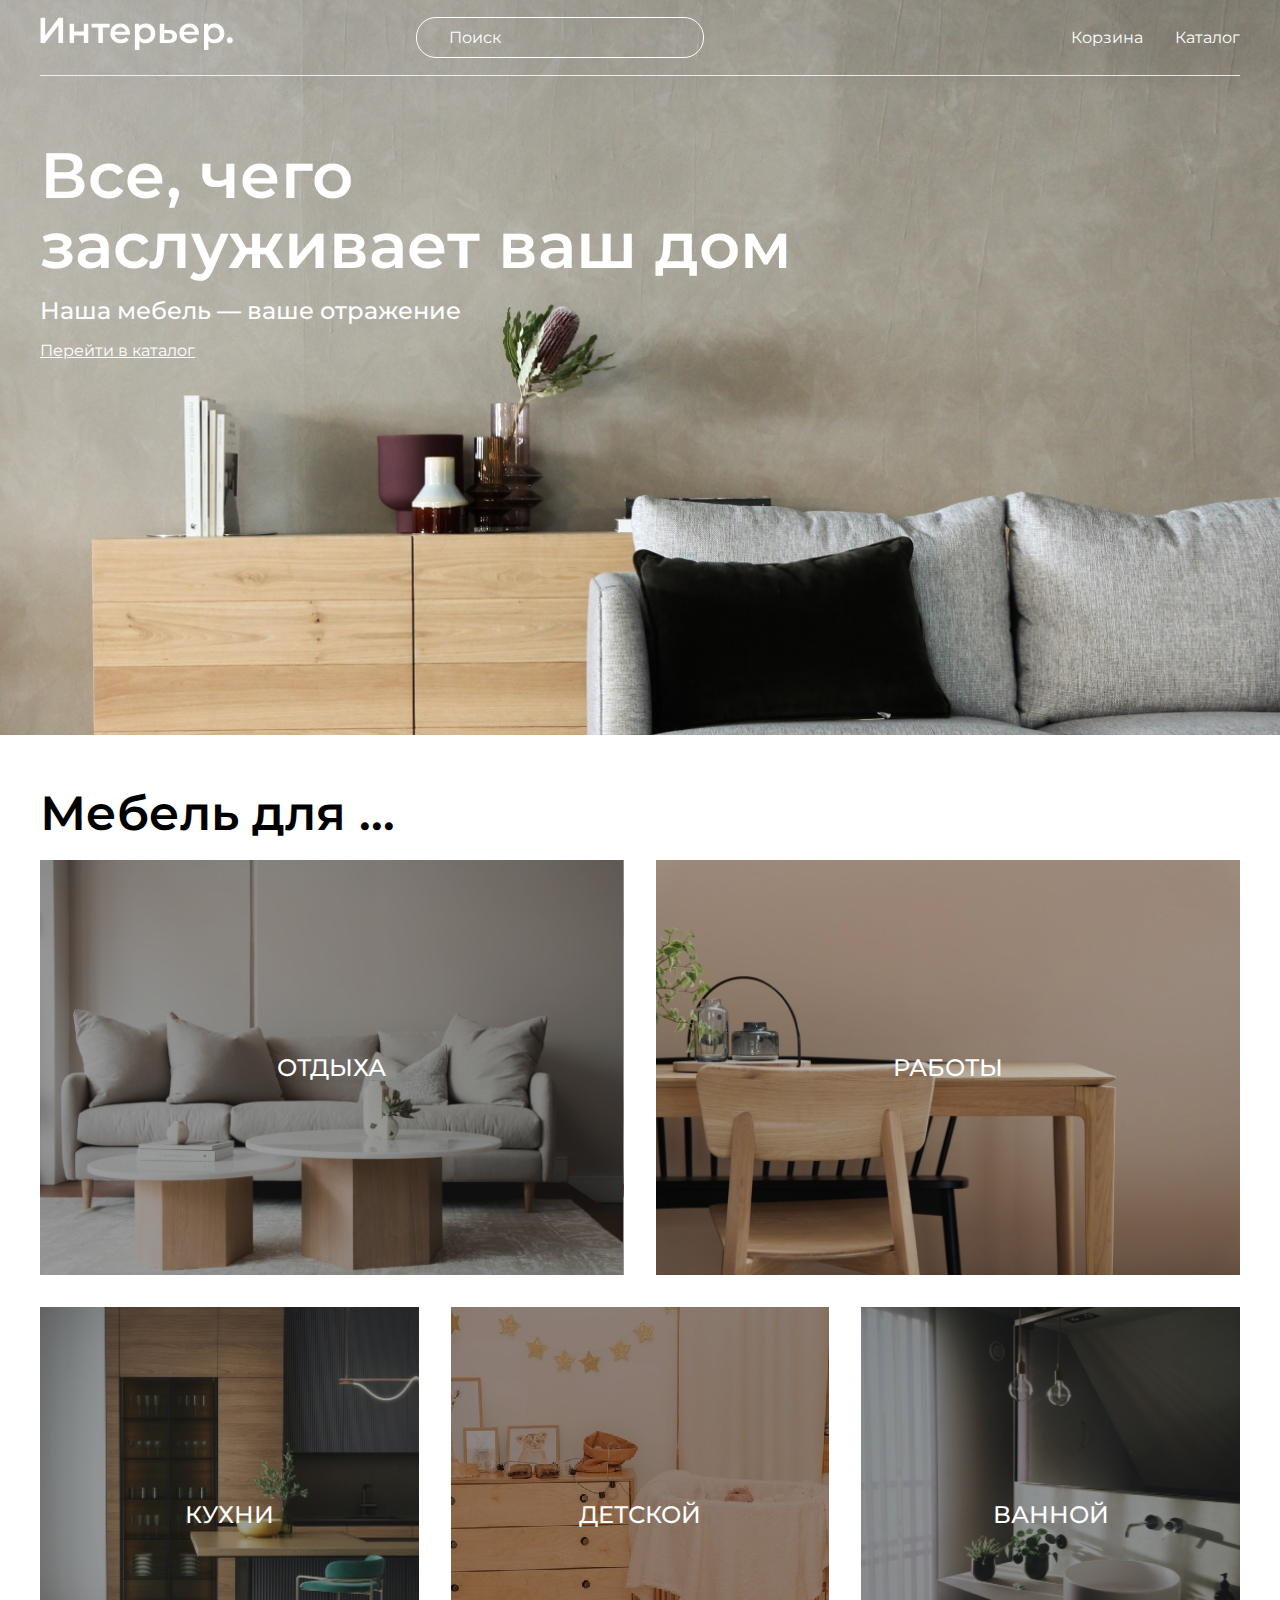
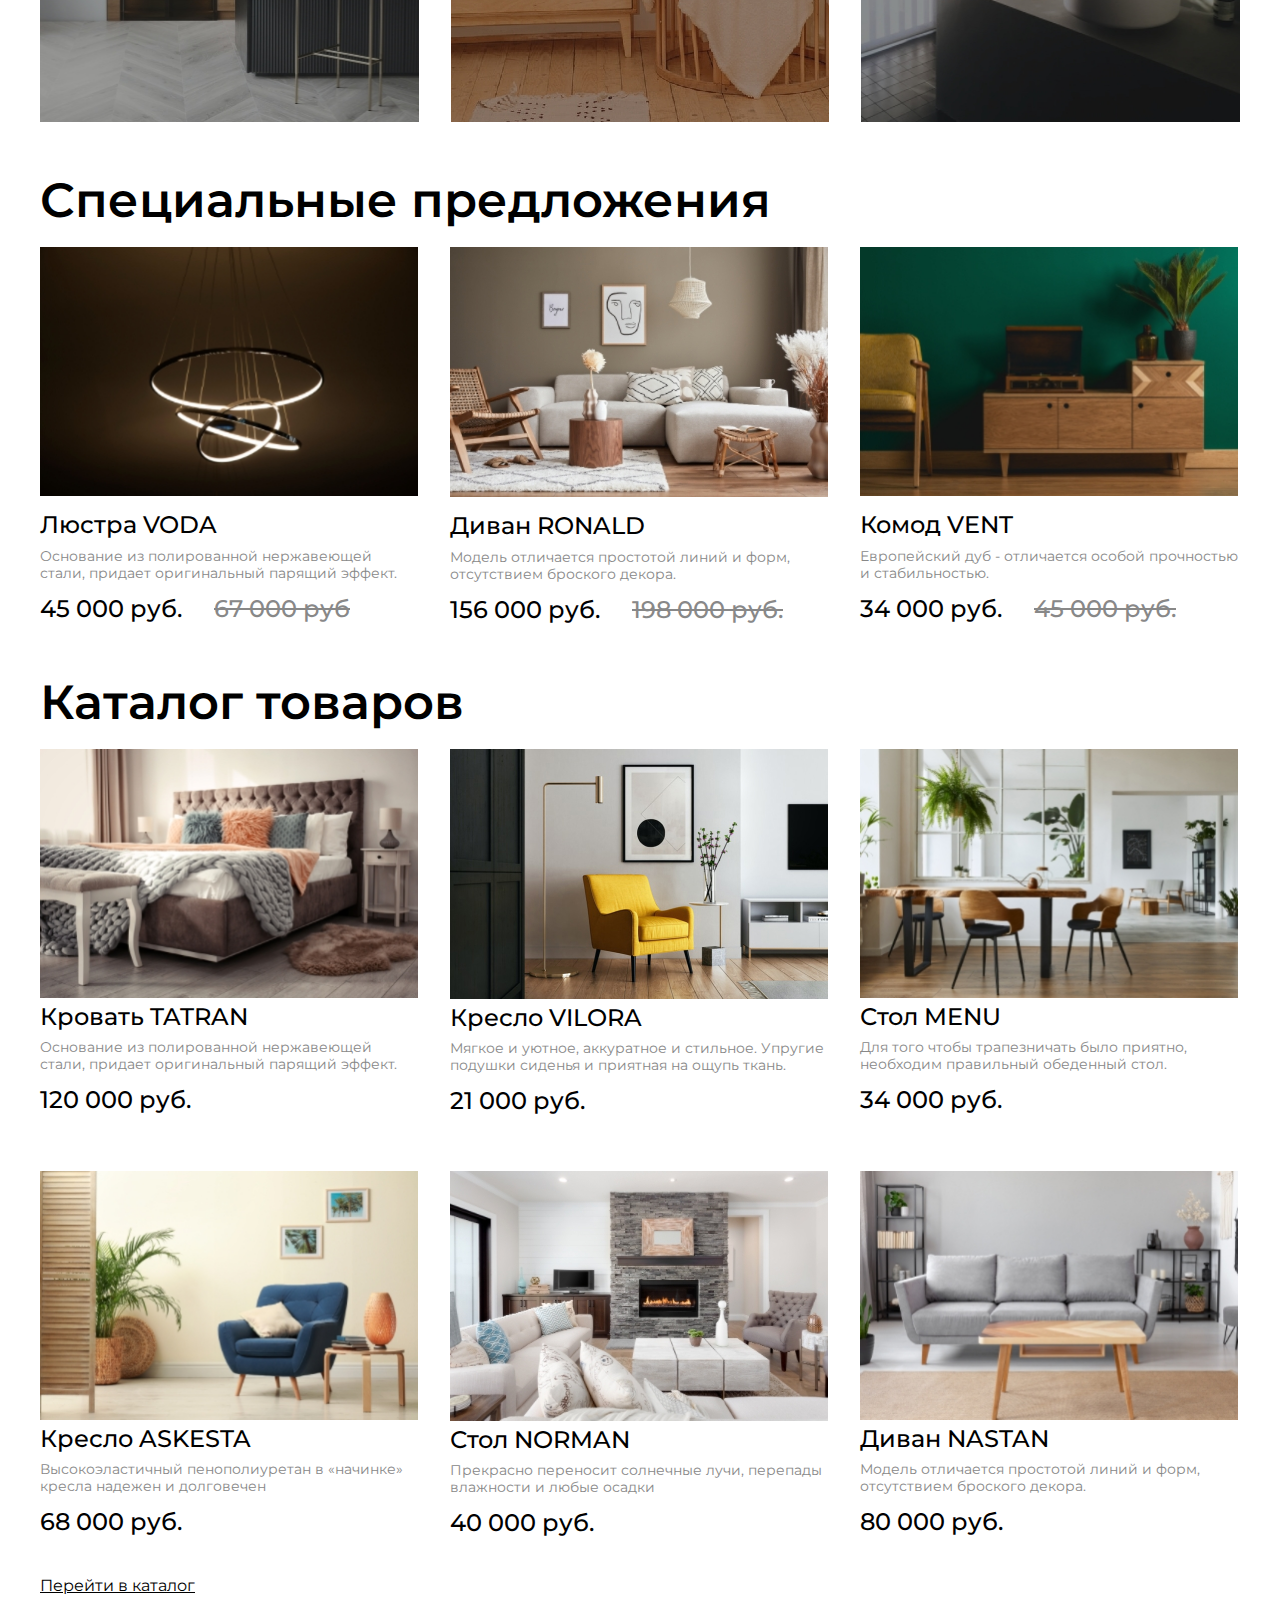
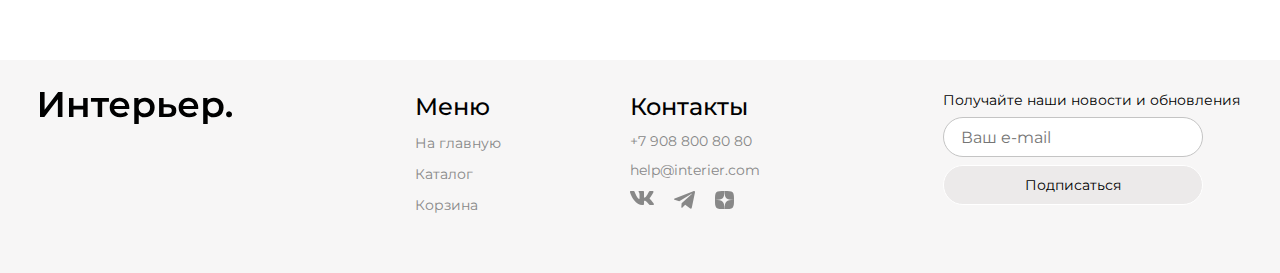
==== index.html @ 9989123e "Add files via upload" ====
<!DOCTYPE html>
<html lang="en">
<head>
    <meta charset="UTF-8">
    <meta name="viewport" content="width=device-width, initial-scale=1.0">
    <title>Document</title>
    <link rel="preconnect" href="https://fonts.googleapis.com">
    <link rel="preconnect" href="https://fonts.gstatic.com" crossorigin>
    <link href="https://fonts.googleapis.com/css2?family=Montserrat:wght@400;500;600&display=swap" rel="stylesheet">
    <link rel="stylesheet" href="Style.css">
</head>
<body>
    <div class="top center">
        <header class="header">
            <nav class="header__navigation">
                <a href="index.html"><img src="img/logo.svg" alt="Логотип компании" class="header__logo"></a>
                <input type="search" placeholder="Поиск" class="header__input"><br>
                <nav class="header__links-box">
                    <a class="header__links" href="cart.html">Корзина</a>
                    <a class="header__links" href="catalog.html">Каталог</a>
                    <div class="header__window">
                        <div class="headear__box">
                            <article class="header__cart-cards1">
                                <div class="header__cart-left">
                                    <img class="header__cart-img" src="img/MENU.jpeg" alt="img">
                                    <div class="header__cart-info">
                                        <h3 class="header__cart-name">Стол MENU</h3> 
                                        <p class="header__cart-price">34 000 руб.</p>
                                        <nav class="header__cart-links-box">
                                            <a class="header__cart-links" href="#">Избранные</a>
                                            <a class="header__cart-links" href="#">Удалить</a>
                                        </nav>
                                    </div>
                                    <input class="header__cart-input1" type="number" value="1" min="1">
                                </div>
                            </article>
                            <article class="header__cart-cards">
                                <div class="header__cart-left">
                                    <img class="header__cart-img" src="img/NASTAN.jpeg" alt="img">
                                    <div class="header__cart-info">
                                        <h3 class="header__cart-name">Диван NASTAN</h3>
                                        <p class="header__cart-price">80 000 руб.</p>
                                        <nav class="header__cart-links-box">
                                            <a class="header__cart-links" href="#">Избранные</a>
                                            <a class="header__cart-links" href="#">Удалить</a>
                                        </nav>
                                    </div>
                                    <input class="header__cart-input" type="number" value="1" min="1">
                                </div>
                            </article>
                            <div class="header__confirm">
                                <P class="header__cart-check">Итого: <p class="header__cart-prices"> 114 000 руб.</p></P>
                                <button class="header__btn">Оформить заказ</button>
                            </div>
                        </div>
                    </div>
                </nav>
            </nav>
            <div class="header-mob">
                <a href="#"><svg width="15.387207" height="15.387329" viewBox="0 0 15.3872 15.3873" fill="none" xmlns="http://www.w3.org/2000/svg" xmlns:xlink="http://www.w3.org/1999/xlink">
                    <desc>
                            Created with Pixso.
                    </desc>
                    <defs/>
                    <path id="Vector" d="M11.17 10.18C12.16 8.9 13.32 7.79 13.17 6.18C13.02 4.58 12.38 3.26 11.17 2.19C9.97 1.13 7.79 0.15 6.18 0.2C4.57 0.25 3.33 1.05 2.19 2.19C1.05 3.33 0.25 4.57 0.2 6.18C0.15 7.8 1.13 9.96 2.19 11.17C3.26 12.38 4.58 13.02 6.18 13.17C7.79 13.32 8.9 12.16 10.18 11.17L14.17 15.16C14.27 15.16 15.07 15.2 15.16 15.16C15.2 15.07 15.16 14.27 15.16 14.17L11.17 10.18ZM10.18 3.19C10.62 3.63 10.93 4.61 11.17 5.19C11.42 5.76 11.17 5.56 11.17 6.18C11.18 6.81 11.41 7.6 11.17 8.18C10.93 8.76 10.62 9.73 10.18 10.18C9.73 10.62 8.76 10.93 8.18 11.17C7.6 11.41 6.81 11.18 6.18 11.17C5.56 11.17 5.76 11.42 5.19 11.17C4.61 10.93 3.63 10.62 3.19 10.18C2.31 9.28 2.19 7.44 2.19 6.18C2.2 4.93 2.3 4.08 3.19 3.19C4.08 2.3 4.93 2.2 6.18 2.19C7.44 2.19 9.28 2.31 10.18 3.19Z" fill="#FFFFFF" fill-opacity="1.000000" fill-rule="evenodd"/>
                    <path id="Vector" d="M13.38 6.45Q13.38 6.31 13.37 6.17Q13.25 4.91 12.75 3.9Q12.71 3.83 12.68 3.77Q12.18 2.81 11.31 2.04Q10.84 1.63 10.21 1.25Q9.59 0.88 8.91 0.59Q8.19 0.3 7.52 0.14Q6.79 -0.02 6.18 0Q5.76 0.01 5.35 0.09Q4.61 0.24 3.92 0.61Q3 1.1 2.05 2.05Q1.1 3 0.61 3.92Q0.25 4.59 0.1 5.31Q0.01 5.74 0 6.18Q-0.02 6.79 0.14 7.52Q0.3 8.19 0.59 8.91Q0.88 9.59 1.25 10.21Q1.63 10.84 2.04 11.31Q2.82 12.18 3.78 12.69Q3.84 12.72 3.9 12.75Q4.91 13.25 6.17 13.37Q6.31 13.38 6.45 13.38Q7.28 13.38 8.11 12.94Q8.5 12.74 8.95 12.4Q9.22 12.2 9.75 11.77Q9.99 11.57 10.16 11.44L14.08 15.36L14.17 15.36Q14.19 15.36 14.32 15.37Q14.65 15.38 14.82 15.38Q15.15 15.39 15.24 15.35L15.32 15.32L15.35 15.24Q15.39 15.15 15.38 14.82Q15.38 14.65 15.37 14.32Q15.36 14.19 15.36 14.17L15.36 14.08L11.44 10.16Q11.57 9.99 11.78 9.74Q12.21 9.21 12.41 8.94Q12.74 8.49 12.94 8.11Q13.38 7.28 13.38 6.45ZM11.17 10.18C11.32 9.98 11.47 9.8 11.62 9.61C12.48 8.56 13.3 7.55 13.17 6.18C13.02 4.58 12.38 3.26 11.17 2.19C9.97 1.13 7.79 0.15 6.18 0.2C4.57 0.25 3.33 1.05 2.19 2.19C1.05 3.33 0.25 4.57 0.2 6.18C0.15 7.8 1.13 9.96 2.19 11.17C3.26 12.38 4.58 13.02 6.18 13.17C7.55 13.3 8.56 12.48 9.62 11.62C9.8 11.47 9.99 11.32 10.18 11.17L14.17 15.16C14.19 15.16 14.25 15.17 14.32 15.17L14.33 15.17C14.59 15.18 15.09 15.2 15.16 15.16C15.2 15.09 15.18 14.59 15.17 14.33C15.17 14.25 15.16 14.19 15.16 14.17L11.17 10.18ZM10.18 3.19C10.62 3.63 10.93 4.61 11.17 5.19C11.32 5.52 11.29 5.59 11.25 5.72C11.21 5.81 11.17 5.92 11.17 6.18C11.17 6.39 11.2 6.61 11.23 6.83C11.28 7.3 11.33 7.79 11.17 8.18C10.93 8.76 10.62 9.73 10.18 10.18C9.73 10.62 8.76 10.93 8.18 11.17C7.79 11.34 7.3 11.28 6.83 11.23C6.61 11.2 6.39 11.17 6.18 11.17C5.92 11.17 5.81 11.21 5.72 11.25C5.59 11.29 5.52 11.32 5.19 11.17C4.61 10.93 3.63 10.62 3.19 10.18C2.31 9.28 2.19 7.44 2.19 6.18C2.2 4.93 2.3 4.08 3.19 3.19C4.08 2.3 4.93 2.2 6.18 2.19C7.44 2.19 9.28 2.31 10.18 3.19ZM10.83 4.86Q10.94 5.14 10.99 5.26Q11.07 5.47 11.08 5.55Q11.08 5.58 11.06 5.65Q11.02 5.76 11 5.85Q10.97 5.99 10.97 6.18Q10.97 6.4 11.03 6.85Q11.08 7.32 11.08 7.53Q11.08 7.88 10.99 8.1Q10.94 8.21 10.85 8.46Q10.62 9.06 10.48 9.34Q10.25 9.82 10.03 10.03Q9.82 10.25 9.35 10.48Q9.06 10.62 8.46 10.85Q8.21 10.94 8.1 10.99Q7.88 11.08 7.53 11.08Q7.32 11.08 6.85 11.03Q6.4 10.97 6.18 10.97Q5.99 10.97 5.85 11Q5.76 11.02 5.65 11.06Q5.58 11.08 5.55 11.08Q5.47 11.07 5.26 10.99Q5.14 10.94 4.85 10.83Q4.27 10.6 3.99 10.47Q3.54 10.24 3.33 10.04Q2.38 9.07 2.39 6.18Q2.39 5.67 2.43 5.33Q2.46 4.92 2.55 4.6Q2.64 4.29 2.8 4.02Q2.81 3.99 2.83 3.96Q3.03 3.64 3.33 3.33Q3.64 3.03 3.96 2.83Q3.99 2.82 4.02 2.8Q4.29 2.64 4.6 2.55Q4.92 2.46 5.33 2.43Q5.67 2.39 6.18 2.39Q9.07 2.38 10.04 3.33Q10.24 3.54 10.47 4Q10.6 4.27 10.83 4.86Z" fill="#FFFFFF" fill-opacity="1.000000" fill-rule="evenodd"/>
                </svg>
                </a>
                <a href="catalog.html"><svg width="19.000000" height="19.000000" viewBox="0 0 19 19" fill="none" xmlns="http://www.w3.org/2000/svg" xmlns:xlink="http://www.w3.org/1999/xlink">
                    <desc>
                            Created with Pixso.
                    </desc>
                    <defs/>
                    <rect id="Rectangle 46" width="5.000000" height="5.000000" fill="#FFFFFF" fill-opacity="1.000000"/>
                    <rect id="Rectangle 41" y="7.000000" width="5.000000" height="5.000000" fill="#FFFFFF" fill-opacity="1.000000"/>
                    <rect id="Rectangle 47" y="14.000000" width="5.000000" height="5.000000" fill="#FFFFFF" fill-opacity="1.000000"/>
                    <rect id="Rectangle 48" x="7.000000" y="7.000000" width="5.000000" height="5.000000" fill="#FFFFFF" fill-opacity="1.000000"/>
                    <rect id="Rectangle 45" x="7.000000" y="14.000000" width="5.000000" height="5.000000" fill="#FFFFFF" fill-opacity="1.000000"/>
                    <rect id="Rectangle 49" x="7.000000" width="5.000000" height="5.000000" fill="#FFFFFF" fill-opacity="1.000000"/>
                    <rect id="Rectangle 42" x="14.000000" y="7.000000" width="5.000000" height="5.000000" fill="#FFFFFF" fill-opacity="1.000000"/>
                    <rect id="Rectangle 44" x="14.000000" y="14.000000" width="5.000000" height="5.000000" fill="#FFFFFF" fill-opacity="1.000000"/>
                    <rect id="Rectangle 43" x="14.000000" width="5.000000" height="5.000000" fill="#FFFFFF" fill-opacity="1.000000"/>
                </svg>
                
                </a>
                <a href="cart.html"><svg width="19.000000" height="17.000000" viewBox="0 0 19 17" fill="none" xmlns="http://www.w3.org/2000/svg" xmlns:xlink="http://www.w3.org/1999/xlink">
                    <desc>
                            Created with Pixso.
                    </desc>
                    <defs/>
                    <path id="Vector" d="M11.97 17C12.53 17 12.57 16.4 12.96 16C13.36 15.6 13.95 15.57 13.95 15C13.95 14.44 13.36 13.41 12.96 13.01C12.57 12.62 12.53 13.01 11.97 13.01C11.41 13.01 10.38 12.62 9.99 13.01C9.59 13.41 9.99 14.44 9.99 15C9.99 15.57 9.59 15.6 9.99 16C10.38 16.4 11.41 17 11.97 17ZM4.03 17C4.59 17 5.62 16.4 6.02 16C6.41 15.6 6.02 15.57 6.02 15C6.02 14.44 6.41 13.41 6.02 13.01C5.62 12.62 4.59 13.01 4.03 13.01C3.48 13.01 3.44 12.62 3.04 13.01C2.65 13.41 2.05 14.44 2.05 15C2.05 15.57 2.65 15.6 3.04 16C3.44 16.4 3.48 17 4.03 17ZM17.92 2.07C18.18 2.06 18.73 2.26 18.91 2.07C19.1 1.88 18.91 1.34 18.91 1.07C18.91 0.81 19.1 0.27 18.91 0.08C18.73 -0.11 18.18 0.09 17.92 0.08L16.93 0.08C15.98 0.08 15.15 1.14 14.95 2.07L12.96 8.04C12.76 8.97 12.92 9.03 11.97 9.03L4.03 9.03L2.05 3.06L11.97 3.06C12.23 3.05 12.78 3.25 12.96 3.06C13.14 2.87 12.96 2.33 12.96 2.07C12.96 1.81 13.14 1.26 12.96 1.07C12.78 0.88 12.23 1.08 11.97 1.07L2.05 1.07C1.74 1.07 1.33 0.94 1.06 1.07C0.78 1.21 0.26 1.82 0.07 2.07C-0.12 2.31 0.13 2.76 0.07 3.06C0 3.37 -0.01 3.76 0.07 4.06L2.05 10.03C2.16 10.47 1.7 10.75 2.05 11.02C2.4 11.3 3.58 11.02 4.03 11.02L11.97 11.02C12.89 11.02 13.24 10.61 13.95 10.03C14.67 9.45 14.75 8.94 14.95 8.04L16.93 2.07L17.92 2.07Z" fill="#FFFFFF" fill-opacity="1.000000" fill-rule="nonzero"/>
                </svg>
                </a>
            </div>
        </header>
        <section class="title">
            <h1 class="title__title" >Все, чего<br> заслуживает ваш дом</h1>
            <p class="title__slogan">Наша мебель — ваше отражение</p>
            <a class="title__link" href="catalog.html">Перейти в каталог</a>
        </section>
    </div>
    <section class="for-box center">
        <h2 class="heading">Мебель для ... </h2>
        <div class="for">
            <div class="for__item for__item_1 for__item_big">ОТДЫХА</div>
            <div class="for__item for__item_2 for__item_big">РАБОТЫ</div>
            <div class="for__item for__item_3">КУХНИ</div>
            <div class="for__item for__item_4">ДЕТСКОЙ</div>
            <div class="for__item for__item_5">ВАННОЙ</div>
        </div>
    </section>
    <section class="special center">
        <h2 class="special__text">Специальные предложения </h2>
        <section class="special__products">
            <article class="special__cards">
                    <div class="special__imgs">
                        <img class="special__img" src="img/VODA.jpeg" alt="img">
                        <div class="special__icons-box">
                            <img class="special__icons" src="img/cart.svg" alt="svg">
                            <img class="special__icons" src="img/favorite.svg" alt="svg">
                        </div>
                    </div>
                <h3 class="special__product">Люстра VODA</h3>
                <p class="special__description">Основание из полированной нержавеющей стали, придает оригинальный парящий эффект.</p>
                <div class="special__prices">
                    <p class="special__lowprice">45 000 руб.</p>
                    <p class="special__highprice">67 000 руб</p>
                </div>
            </article>
            <article class="special__cards">
                <div class="special__imgs">
                    <img class="special__img" src="img/RONALD.jpeg" alt="img">
                    <div class="special__icons-box">
                        <img class="special__icons" src="img/cart.svg" alt="svg">
                        <img class="special__icons" src="img/favorite.svg" alt="svg">
                    </div>
                </div>
                <h3 class="special__product">Диван RONALD</h3>
                <p class="special__description">Модель отличается простотой линий и форм, отсутствием броского декора.</p>
                <div class="special__prices">
                    <p class="special__lowprice">156 000 руб.</p>
                    <p class="special__highprice">198 000 руб.</p>
                </div>
            </article>
            <article class="special__cards">
                <div class="special__imgs">
                    <img class="special__img" src="img/VENT.jpeg" alt="img">
                    <div class="special__icons-box">
                        <img class="special__icons" src="img/cart.svg" alt="svg">
                        <img class="special__icons" src="img/favorite.svg" alt="svg">
                    </div>
                </div>
                <h3 class="special__product">Комод VENT</h3>
                <p class="special__description">Европейский дуб - отличается особой прочностью и стабильностью.</p>
                <div class="special__prices">
                    <p class="special__lowprice">34 000 руб.</p>
                    <p class="special__highprice">45 000 руб.</p>
                </div>
            </article>
        </section>
    </section>
    <section class="products center">
        <h2 class="products__text">Каталог товаров</h2>
        <section class="products__box">
            <article class="products__cards">
                <div class="products__img">
                    <img class="products__images" src="img/TATRAN.jpeg" alt="img">
                    <div class="products__icons-box">
                        <img class="products__icons" src="img/cart.svg" alt="svg">
                        <img class="products__icons" src="img/favorite.svg" alt="svg">
                    </div>
                </div>
                <h3 class="products__name">Кровать TATRAN</h3>
                <p class="products__description">Основание из полированной нержавеющей стали, придает оригинальный парящий эффект.</p>
                <p class="products__price">120 000 руб.</p>
            </article>
            <article class="products__cards">
                <div class="products__img">
                    <img class="products__images" src="img/product1.jpg" alt="img">
                    <div class="products__icons-box">
                        <img class="products__icons" src="img/cart.svg" alt="svg">
                        <img class="products__icons" src="img/favorite.svg" alt="svg">
                    </div>
                </div>
                <h3 class="products__name">Кресло VILORA</h3>
                <p class="products__description">Мягкое и уютное, аккуратное и стильное. Упругие подушки сиденья и приятная на ощупь ткань. </p>
                <p class="products__price">21 000 руб.</p>
            </article>
            <article class="products__cards">
                <div class="products__img">
                    <img class="products__images" src="img/MENU.jpeg" alt="img">
                    <div class="products__icons-box">
                        <img class="products__icons" src="img/cart.svg" alt="svg">
                        <img class="products__icons" src="img/favorite.svg" alt="svg">
                    </div>
                </div>
                <h3 class="products__name">Стол MENU</h3>
                <p class="products__description">Для того чтобы трапезничать было приятно, необходим правильный обеденный стол.</p>
                <p class="products__price">34 000 руб.</p>
            </article>
            <article class="products__cards">
                <div class="products__img">
                    <img class="products__images" src="img/ASKESTA.jpeg" alt="img">
                    <div class="products__icons-box">
                        <img class="products__icons" src="img/cart.svg" alt="svg">
                        <img class="products__icons" src="img/favorite.svg" alt="svg">
                    </div>
                </div>
                <h3 class="products__name">Кресло ASKESTA</h3>
                <p class="products__description">Высокоэластичный пенополиуретан в «начинке» кресла надежен и долговечен</p>
                <p class="products__price">68 000 руб.</p>
            </article>
            <article class="products__cards">
                <div class="products__img">
                    <img class="products__images" src="img/NORMAN.jpeg" alt="img">
                    <div class="products__icons-box">
                        <img class="products__icons" src="img/cart.svg" alt="svg">
                        <img class="products__icons" src="img/favorite.svg" alt="svg">
                    </div>
                </div>
                <h3 class="products__name">Стол NORMAN</h3>
                <p class="products__description">Прекрасно переносит солнечные лучи, перепады влажности и любые осадки</p>
                <p class="products__price">40 000 руб.</p>
            </article>
            <article class="products__cards">
                <div class="products__img">
                    <img class="products__images" src="img/NASTAN.jpeg" alt="img">
                    <div class="products__icons-box">
                        <img class="products__icons" src="img/cart.svg" alt="svg">
                        <img class="products__icons" src="img/favorite.svg" alt="svg">
                    </div>
                </div>
                <h3 class="products__name">Диван NASTAN</h3>
                <p class="products__description">Модель отличается простотой линий и форм, отсутствием броского декора. </p>
                <p class="products__price">80 000 руб.</p>
            </article> 
        </section>  
    </section>
    <a class="catalog center" href="catalog.html">Перейти в каталог</a>
    <footer class="footer center">
        <a href="index.html"><img src="img/FOOTERLOGO.svg" alt="svg" class="footer__logo"></a>
        <div class="footer__content"><div class="footer__menu">
            <nav>
                <h4 class="footer__title">Меню</h4>
            <ul class="footer__list">
                <li><a class="footer__links" href="index.html">На главную</a></li>
                <li><a class="footer__links" href="catalog.html">Каталог</a></li>
                <li><a class="footer__links" href="cart.html">Корзина</a></li>
            </ul>
            </nav>
        </div>
        <div class="footer__info">        
            <nav class="footer__2list">
                <h4 class="footer__contacts">Контакты</h4>
            <a class="footer__links" href="tel:+79088008080">+7 908 800 80 80</a>
            <a class="footer__links" href="mailto:help@interier.com">help@interier.com</a>
            <nav class="footer__icons">
                <a class="footer__links" href="https://vk.com/"><svg class="footer__icon" width="24.000504"
                        height="14.000000" viewBox="0 0 24.0005 14" fill="none"
                        xmlns="http://www.w3.org/2000/svg" xmlns:xlink="http://www.w3.org/1999/xlink">
                        <desc>
                            Created with Pixso.
                        </desc>
                        <defs />
                        <path id="Vector"
                            d="M23.45 0.94C23.61 0.4 23.45 0 22.65 0L20.03 0C19.36 0 19.05 0.34 18.88 0.72C18.88 0.72 17.55 3.92 15.66 6C15.04 6.6 14.77 6.79 14.43 6.79C14.27 6.79 14.01 6.6 14.01 6.05L14.01 0.94C14.01 0.29 13.83 0 13.27 0L9.15 0C8.73 0 8.48 0.3 8.48 0.59C8.48 1.21 9.42 1.35 9.52 3.1L9.52 6.9C9.52 7.73 9.37 7.88 9.03 7.88C8.14 7.88 5.98 4.67 4.69 1C4.44 0.28 4.19 0 3.52 0L0.9 0C0.15 0 0 0.34 0 0.72C0 1.41 0.88 4.8 4.14 9.28C6.31 12.34 9.37 14 12.15 14C13.82 14 14.02 13.63 14.02 12.99L14.02 10.68C14.02 9.94 14.18 9.8 14.71 9.8C15.1 9.8 15.77 9.99 17.33 11.46C19.11 13.21 19.4 14 20.4 14L23.03 14C23.78 14 24.15 13.63 23.94 12.9C23.7 12.18 22.85 11.12 21.72 9.88C21.11 9.17 20.19 8.4 19.91 8.02C19.52 7.53 19.63 7.31 19.91 6.87C19.91 6.87 23.11 2.45 23.44 0.94L23.45 0.94Z"
                            fill="currentcolor" fill-opacity="1.000000" fill-rule="evenodd" />
                    </svg>
                </a>
                <a class="footer__links" href="https://web.telegram.org/k/"><svg class="footer__icon"
                        width="21.000000" height="17.675659" viewBox="0 0 21 17.6757" fill="none"
                        xmlns="http://www.w3.org/2000/svg" xmlns:xlink="http://www.w3.org/1999/xlink">
                        <desc>
                            Created with Pixso.
                        </desc>
                        <defs />
                        <path id="Vector"
                            d="M19.29 0.2L0.69 7.41C-0.06 7.74 -0.32 8.42 0.5 8.78L5.28 10.31L16.82 3.14C17.45 2.69 18.09 2.81 17.54 3.3L7.63 12.32L7.31 16.14C7.6 16.73 8.13 16.73 8.47 16.44L11.21 13.83L15.91 17.37C17 18.02 17.59 17.6 17.83 16.41L20.91 1.74C21.23 0.28 20.68 -0.37 19.29 0.2Z"
                            fill="#888888" fill-opacity="1.000000" fill-rule="nonzero" />
                    </svg>
                </a>
                <a class="footer__links" href="https://dzen.ru/"><svg class="footer__icon" width="19.000000"
                        height="18.000000" viewBox="0 0 19 18" fill="none" xmlns="http://www.w3.org/2000/svg"
                        xmlns:xlink="http://www.w3.org/1999/xlink">
                        <desc>
                            Created with Pixso.
                        </desc>
                        <defs />
                        <path id="Vector"
                            d="M11.33 10.73C9.83 12.19 9.73 14.01 9.6 18C13.52 18 16.23 17.98 17.62 16.7C18.98 15.37 19 12.68 19 9.09C14.79 9.22 12.87 9.32 11.33 10.73ZM0 9.09C0 12.68 0.01 15.37 1.37 16.7C2.76 17.98 5.47 18 9.39 18C9.26 14.01 9.16 12.19 7.66 10.73C6.12 9.32 4.2 9.21 0 9.09ZM9.39 0C5.48 0 2.76 0.01 1.37 1.29C0.01 2.62 0 5.31 0 8.9C4.2 8.77 6.12 8.67 7.66 7.26C9.16 5.8 9.26 3.98 9.39 0ZM11.33 7.26C9.83 5.8 9.73 3.98 9.6 0C13.52 0 16.23 0.01 17.62 1.29C18.98 2.62 19 5.31 19 8.9C14.79 8.77 12.87 8.67 11.33 7.26Z"
                            fill="#888888" fill-opacity="1.000000" fill-rule="nonzero" />
                    </svg>
                </a>
            </nav>
            </nav>
        </div></div>        
        <form action="#" class="footer__form">
            <p class="footer__sub">Получайте наши новости и обновления</p>
            <input class="footer__input" type="email" placeholder="Ваш e-mail">
            <button class="footer__button">Подписаться</button>
        </form>
    </footer> 
</body>
</html>
---- Style.css ----
* {
  margin: 0;
  padding: 0;
  box-sizing: border-box;
}

a {
  text-decoration: none;
}

body {
  font-family: "Montserrat", serif;
  height: 100vh;
  font-size: 16px;
}

ul {
  list-style-type: none;
}

select {
  -webkit-appearance: none;
  -moz-appearance: none;
       appearance: none;
  height: 40px;
  box-sizing: border-box;
  border: 1px solid rgb(196, 196, 196);
  border-radius: 20px;
  padding-left: 23px;
  padding-right: 42px;
  font-family: inherit;
  font-size: 16px;
  font-weight: 500;
  line-height: 20px;
  width: 182px;
  background-image: url(img/arrow.svg);
  background-repeat: no-repeat;
  background-position: right 16px center;
}

.products__filter-button {
  -webkit-appearance: none;
  -moz-appearance: none;
       appearance: none;
  height: 40px;
  box-sizing: border-box;
  border: 1px solid rgb(196, 196, 196);
  border-radius: 20px;
  padding-left: 23px;
  padding-right: 42px;
  font-family: inherit;
  font-size: 16px;
  font-weight: 500;
  line-height: 20px;
  width: 182px;
  background-image: url(img/arrow.svg);
  background-repeat: no-repeat;
  background-position: right 16px center;
}

.center {
  padding-left: calc(50% - 600px);
  padding-right: calc(50% - 600px);
}

.top {
  background: url(), rgb(196, 196, 196);
  background-image: url(img/header.jpeg);
  background-repeat: no-repeat;
  background-position: center;
  background-size: cover;
  height: 735px;
}
.top-catalog, .top-cart {
  background: url(), rgb(196, 196, 196);
  background-image: url(img/Catalog.jpeg);
  background-repeat: no-repeat;
  background-position: center;
  background-size: cover;
  height: 424px;
}
.top-cart {
  background-image: url(img/cart-background.jpeg);
}

header {
  height: 76px;
}

.header {
  display: grid;
  align-items: center;
  border-bottom: 0.5px solid rgba(255, 255, 255, 0.8);
}
.header__navigation {
  display: flex;
  justify-content: space-between;
  flex-wrap: wrap;
}
.header__logo {
  font-family: "Montserrat", serif;
  font-size: 36px;
  font-weight: 600;
  line-height: 44px;
  color: rgb(255, 255, 255);
  letter-spacing: 0%;
  text-align: left;
}
.header__input {
  font-family: "Montserrat", serif;
  font-size: 16px;
  font-weight: 400;
  line-height: 20px;
  background: transparent;
  box-sizing: border-box;
  border: 1px solid rgb(255, 255, 255);
  border-radius: 20px;
  padding-left: 32px;
  width: 288px;
  height: 41px;
  outline: none;
}
.header__input::-moz-placeholder {
  color: rgb(255, 255, 255);
}
.header__input::placeholder {
  color: rgb(255, 255, 255);
}
.header__links-box {
  display: flex;
  gap: 32px;
  align-items: center;
  position: relative;
}
.header__links {
  font-family: "Montserrat", serif;
  font-size: 16px;
  font-weight: 400;
  line-height: 20px;
  color: rgb(255, 255, 255);
  letter-spacing: 0%;
  text-align: left;
}
.header__links:hover {
  text-decoration-line: underline;
}
.header__window {
  transition: 2s;
  position: absolute;
  background: white;
  padding: 40px 48px;
  top: 47px;
  right: 0px;
  min-width: 573px;
  min-height: 480px;
  box-shadow: 0px 4px 67px -12px rgba(0, 0, 0, 0.32);
  display: none;
  z-index: 10;
}
.header__box {
  min-width: 477px;
  min-height: 400px;
}
.header__cart-cards1 {
  position: relative;
  padding-bottom: 32px;
  display: flex;
  justify-content: space-between;
  align-items: flex-start;
}
.header__cart-cards {
  position: relative;
  border-top: 0.5px solid rgb(202, 205, 216);
  padding-top: 25px;
  padding-bottom: 32px;
  display: flex;
  justify-content: space-between;
  align-items: flex-start;
}
.header__cart-left {
  display: flex;
  gap: 24px;
}
.header__cart-img {
  width: 144px;
  height: 144px;
}
.header__cart-info {
  width: 190px;
  display: flex;
  flex-direction: column;
  gap: 12px;
}
.header__cart-name {
  color: rgb(0, 0, 0);
  font-family: Montserrat;
  font-size: 24px;
  font-weight: 500;
  line-height: 29px;
  letter-spacing: 0%;
  text-align: left;
}
.header__cart-price {
  color: rgb(5, 5, 5);
  font-family: Montserrat;
  font-size: 24px;
  font-weight: 500;
  line-height: 29px;
  letter-spacing: 0%;
  text-align: left;
  font-size: 16px;
  line-height: 20px;
}
.header__cart-links-box {
  padding-top: 54px;
  display: flex;
  gap: 24px;
}
.header__cart-links {
  color: rgb(0, 0, 0);
  font-family: Montserrat;
  font-size: 16px;
  font-weight: 400;
  line-height: 24px;
  letter-spacing: 0%;
  text-align: left;
  text-decoration-line: underline;
}
.header__cart-input1 {
  position: absolute;
  right: 0px;
  top: 0px;
  border-radius: 6px;
  background: rgb(247, 246, 246);
  width: 71px;
  height: 51px;
  outline: none;
  border-color: transparent;
  font-family: "Montserrat", serif;
  font-size: 14px;
  font-weight: 400;
  line-height: 17px;
  font-family: "Poppins", sans-serif;
  font-weight: 600;
  text-align: center;
}
.header__cart-input {
  position: absolute;
  right: 0px;
  top: 25px;
  border-radius: 6px;
  background: rgb(247, 246, 246);
  width: 71px;
  height: 51px;
  outline: none;
  border-color: transparent;
  font-family: "Montserrat", serif;
  font-size: 14px;
  font-weight: 400;
  line-height: 17px;
  font-family: "Poppins", sans-serif;
  font-weight: 600;
  text-align: center;
}
.header__confirm {
  display: flex;
  justify-content: space-between;
  align-items: center;
}
.header__cart-check {
  display: flex;
  font-family: "Montserrat", serif;
  font-size: 24px;
  font-weight: 500;
  line-height: 29px;
  color: rgb(0, 0, 0);
  font-weight: 400;
  gap: 10px;
}
.header__cart-prices {
  color: rgb(5, 5, 5);
  font-family: Montserrat;
  font-size: 24px;
  font-weight: 500;
  line-height: 29px;
  letter-spacing: 0%;
  text-align: left;
}
.header__btn {
  box-sizing: border-box;
  border: 1px solid rgb(0, 0, 0);
  background-color: transparent;
  border-radius: 20px;
  width: 207px;
  height: 40px;
  font-family: "Montserrat", serif;
  font-size: 16px;
  font-weight: 400;
  line-height: 20px;
  color: rgb(0, 0, 0);
}
.header .header__links[href="cart.html"]:hover ~ .header__window,
.header .header__window:hover {
  display: block;
}
.header-mob {
  display: none;
}

.title__title {
  font-family: "Montserrat", serif;
  font-size: 64px;
  font-weight: 600;
  line-height: 70px;
  color: rgb(255, 255, 255);
  letter-spacing: 0%;
  text-align: left;
  margin-top: 64px;
  margin-bottom: 16px;
}
.title-catalog {
  margin-top: 128px;
}
.title__slogan {
  font-family: "Montserrat", serif;
  font-size: 24px;
  font-weight: 500;
  line-height: 29px;
  color: rgb(255, 255, 255);
  letter-spacing: 0%;
  text-align: left;
  margin-bottom: 16px;
}
.title__link {
  font-family: "Montserrat", serif;
  font-size: 16px;
  font-weight: 400;
  line-height: 20px;
  color: rgb(255, 255, 255);
  letter-spacing: 0%;
  text-align: left;
  text-decoration-line: underline;
}

.for-box {
  padding-top: 64px;
}

.heading {
  color: rgb(0, 0, 0);
  font-size: 48px;
  font-weight: 600;
  line-height: 29px;
}

.for {
  margin-top: 32px;
  display: grid;
  gap: 32px;
  grid-template-columns: repeat(12, 1fr);
}
.for__item {
  height: 415px;
  grid-column: span 4;
  color: rgb(255, 255, 255);
  font-family: "Montserrat", serif;
  font-size: 24px;
  font-weight: 500;
  line-height: 29px;
  display: flex;
  justify-content: center;
  align-items: center;
}
.for__item_big {
  grid-column: span 6;
}
.for__item_1 {
  background-image: url(img/for-1.jpeg);
}
.for__item_2 {
  background-image: url(img/for-2.jpeg);
}
.for__item_3 {
  background-image: url(img/for-3.jpeg);
}
.for__item_4 {
  background-image: url(img/for-4.jpeg);
}
.for__item_5 {
  background-image: url(img/for-5.jpeg);
}

.special__text {
  color: rgb(0, 0, 0);
  font-size: 48px;
  font-weight: 600;
  line-height: 29px;
  margin-top: 64px;
  margin-bottom: 32px;
}
.special__cards {
  width: 378px;
  display: flex;
  flex-direction: column;
}
.special__img {
  width: 100%;
}
.special__imgs {
  position: relative;
}
.special__icons-box {
  filter: drop-shadow(0px 0px 2px black);
  position: absolute;
  right: 12px;
  top: 13px;
  display: flex;
  gap: 23px;
  opacity: 0;
  transition: opacity 0.3s ease-in-out;
}
.special__cards:hover .special__icons-box {
  opacity: 1;
}
.special__icons {
  cursor: pointer;
}
.special__products {
  display: flex;
  gap: 32px;
  flex-wrap: wrap;
}
.special__product {
  font-family: "Montserrat", serif;
  font-size: 24px;
  font-weight: 500;
  line-height: 29px;
  color: rgb(0, 0, 0);
  margin-top: 10px;
  margin-bottom: 9px;
}
.special__description {
  font-family: "Montserrat", serif;
  font-size: 14px;
  font-weight: 400;
  line-height: 17px;
  color: rgb(136, 136, 136);
  margin-bottom: 12px;
}
.special__prices {
  display: flex;
  gap: 32px;
}
.special__lowprice {
  font-family: "Montserrat", serif;
  font-size: 24px;
  font-weight: 500;
  line-height: 29px;
  color: rgb(0, 0, 0);
}
.special__highprice {
  font-family: "Montserrat", serif;
  font-size: 24px;
  font-weight: 500;
  line-height: 29px;
  color: rgb(136, 136, 136);
  text-decoration-line: line-through;
}

.products {
  margin-bottom: 39px;
}
.products__catalog-navigation {
  margin-top: 40px;
  display: flex;
  flex-direction: row;
  flex-wrap: wrap;
  justify-content: space-between;
  margin-bottom: 36px;
}
.products__nav {
  display: flex;
  gap: 10px;
  align-items: center;
}
.products__link {
  font-family: "Montserrat", serif;
  font-size: 16px;
  font-weight: 400;
  line-height: 20px;
  color: rgb(0, 0, 0);
}
.products__filtr-box {
  position: relative;
  display: flex;
  gap: 10px;
}
.products__filtr, .products__filter-button {
  font-family: "Montserrat", serif;
  font-size: 16px;
  font-weight: 400;
  line-height: 20px;
  box-sizing: border-box;
  border: 1px solid rgb(196, 196, 196);
  border-radius: 20px;
  background-color: transparent;
  width: 227px;
  height: 40px;
  padding-left: 23px;
}
.products__filter-button {
  width: 182px;
}
.products__box {
  display: flex;
  -moz-column-gap: 32px;
       column-gap: 32px;
  row-gap: 56px;
  flex-wrap: wrap;
}
.products__cards {
  width: 378px;
  display: flex;
  flex-direction: column;
}
.products__images {
  width: 100%;
}
.products__img, .products__special__imgs {
  position: relative;
}
.products__icons-box {
  filter: drop-shadow(0px 0px 2px black);
  position: absolute;
  right: 12px;
  top: 13px;
  display: flex;
  gap: 23px;
  opacity: 0;
  transition: opacity 0.3s ease-in-out;
}
.products__cards:hover .products__icons-box {
  opacity: 1;
}
.products__icons {
  cursor: pointer;
}
.products__text {
  color: rgb(0, 0, 0);
  font-size: 48px;
  font-weight: 600;
  line-height: 29px;
  margin-top: 64px;
  margin-bottom: 32px;
}
.products__name {
  font-family: "Montserrat", serif;
  font-size: 24px;
  font-weight: 500;
  line-height: 29px;
  color: rgb(0, 0, 0);
  margin-bottom: 8px;
}
.products__description {
  font-family: "Montserrat", serif;
  font-size: 14px;
  font-weight: 400;
  line-height: 17px;
  color: rgb(136, 136, 136);
}
.products__price {
  font-family: "Montserrat", serif;
  font-size: 24px;
  font-weight: 500;
  line-height: 29px;
  color: rgb(0, 0, 0);
  margin-top: 12px;
}

.catalog {
  font-family: "Montserrat", serif;
  font-size: 16px;
  font-weight: 400;
  line-height: 20px;
  color: rgb(0, 0, 0);
  text-decoration-line: underline;
}

.footer {
  background: rgb(247, 246, 246);
  margin-top: 64px;
  display: flex;
  flex-wrap: wrap;
  justify-content: space-between;
  padding-top: 32px;
  padding-bottom: 59px;
  align-items: flex-start;
}
.footer__content {
  display: flex;
  gap: 129px;
}
.footer__title {
  font-family: "Montserrat", serif;
  font-size: 24px;
  font-weight: 500;
  line-height: 29px;
  color: rgb(0, 0, 0);
  margin-bottom: 12px;
}
.footer__list {
  display: flex;
  flex-direction: column;
  align-items: flex-start;
  row-gap: 12px;
}
.footer__links {
  font-family: "Montserrat", serif;
  font-size: 14px;
  font-weight: 400;
  line-height: 17px;
  color: rgb(136, 136, 136);
}
.footer__links:hover {
  text-decoration-line: underline;
}
.footer__2list {
  display: flex;
  flex-direction: column;
  row-gap: 12px;
}
.footer__icons {
  display: flex;
  gap: 20px;
}
.footer__contacts {
  font-family: "Montserrat", serif;
  font-size: 24px;
  font-weight: 500;
  line-height: 29px;
  color: rgb(0, 0, 0);
}
.footer__form {
  display: flex;
  flex-direction: column;
  row-gap: 8px;
}
.footer__sub {
  font-family: "Montserrat", serif;
  font-size: 14px;
  font-weight: 400;
  line-height: 17px;
  color: rgb(0, 0, 0);
}
.footer__input {
  font-family: "Montserrat", serif;
  font-size: 16px;
  font-weight: 400;
  line-height: 20px;
  box-sizing: border-box;
  border: 1px solid rgb(196, 196, 196);
  border-radius: 20px;
  width: 260px;
  height: 40px;
  background: rgb(255, 255, 255);
  padding-left: 17px;
  padding-right: 17px;
  color: rgb(196, 196, 196);
  outline: none;
}
.footer__button {
  font-family: "Montserrat", serif;
  font-size: 14px;
  font-weight: 400;
  line-height: 17px;
  background: rgba(222, 215, 215, 0.41);
  border: 1px solid rgb(255, 255, 255);
  box-sizing: border-box;
  border-radius: 20px;
  width: 260px;
  height: 40px;
  color: rgb(0, 0, 0);
}
.footer__button:hover {
  transition: 0.6s;
  background: black;
  color: white;
}
.footer__icon {
  transition: filter 0.3s ease;
}
.footer__icon:hover {
  filter: brightness(0);
}

.poppins-semibold {
  font-family: "Poppins", sans-serif;
  font-weight: 600;
  font-style: normal;
}

.mob {
  display: none;
}

.cart {
  margin-top: 64px;
  display: grid;
  grid-template-columns: repeat(12, 1fr);
  gap: 32px;
}
.cart__box {
  grid-column: span 8;
}
.cart__text {
  padding-right: 27px;
  display: flex;
  justify-content: space-between;
  padding-bottom: 14px;
  font-family: "Montserrat", serif;
  font-size: 16px;
  font-weight: 400;
  line-height: 20px;
  color: rgb(0, 0, 0);
}
.cart__cards {
  position: relative;
  border-top: 0.5px solid rgb(202, 205, 216);
  padding-top: 25px;
  padding-bottom: 32px;
  display: flex;
  justify-content: space-between;
  align-items: flex-start;
}
.cart__left {
  display: flex;
  gap: 32px;
}
.cart__img {
  width: 173px;
  height: 173px;
}
.cart__info {
  width: 276px;
  display: flex;
  flex-direction: column;
  gap: 14px;
}
.cart__name {
  color: rgb(0, 0, 0);
  font-family: Montserrat;
  font-size: 24px;
  font-weight: 500;
  line-height: 29px;
  letter-spacing: 0%;
  text-align: left;
}
.cart__description {
  color: rgb(136, 136, 136);
  font-family: Montserrat;
  font-size: 14px;
  font-weight: 400;
  line-height: 17px;
  letter-spacing: 0%;
  text-align: left;
}
.cart__price {
  color: rgb(5, 5, 5);
  font-family: Montserrat;
  font-size: 24px;
  font-weight: 500;
  line-height: 29px;
  letter-spacing: 0%;
  text-align: left;
}
.cart__prices {
  color: rgb(5, 5, 5);
  font-family: Montserrat;
  font-size: 24px;
  font-weight: 500;
  line-height: 29px;
  letter-spacing: 0%;
  text-align: left;
}
.cart__title {
  display: flex;
  justify-content: center;
}
.cart__form {
  display: flex;
  flex-direction: column;
  justify-content: space-around;
  color: rgb(0, 0, 0);
  font-family: "Montserrat", serif;
  font-size: 24px;
  font-weight: 500;
  line-height: 29px;
  border-radius: 20px;
  background: rgb(247, 246, 246);
  height: 556px;
  grid-column: span 4;
}
.cart__form-box {
  display: flex;
  flex-direction: column;
  gap: 41px;
  padding-left: 28px;
  padding-right: 64px;
}
.cart__form-input {
  border-style: none;
  background-color: transparent;
  border-bottom: 1px solid rgb(202, 205, 216);
  outline: none;
  font-family: "Montserrat", serif;
  font-size: 14px;
  font-weight: 400;
  line-height: 17px;
}
.cart__form-button {
  box-sizing: border-box;
  border: 1px solid rgb(0, 0, 0);
  background-color: transparent;
  border-radius: 20px;
  width: 290px;
  height: 41px;
  font-family: "Montserrat", serif;
  font-size: 16px;
  font-weight: 400;
  line-height: 20px;
  color: rgb(0, 0, 0);
}
.cart__form-button:hover {
  transition: 0.6s;
  background: black;
  color: white;
}
.cart__confirm {
  display: flex;
  flex-direction: column;
  align-items: center;
  gap: 18px;
  padding-bottom: 148px;
}
.cart__check {
  display: flex;
  font-family: "Montserrat", serif;
  font-size: 24px;
  font-weight: 500;
  line-height: 29px;
  color: rgb(0, 0, 0);
  gap: 10px;
}
.cart__links-box {
  display: flex;
  gap: 30px;
}
.cart__links {
  color: rgb(0, 0, 0);
  font-family: Montserrat;
  font-size: 16px;
  font-weight: 400;
  line-height: 24px;
  letter-spacing: 0%;
  text-align: left;
  text-decoration-line: underline;
}
.cart__input {
  position: absolute;
  right: 0px;
  top: 25px;
  border-radius: 6px;
  background: rgb(247, 246, 246);
  width: 71px;
  height: 51px;
  outline: none;
  border-color: transparent;
  font-family: "Montserrat", serif;
  font-size: 14px;
  font-weight: 400;
  line-height: 17px;
  font-family: "Poppins", sans-serif;
  font-weight: 600;
  text-align: center;
}
.cart__buttons-box {
  margin-top: 18px;
  display: flex;
  gap: 8px;
}
.cart__buttons {
  box-sizing: border-box;
  border: 1px solid rgb(0, 0, 0);
  border-radius: 50px;
  width: 200px;
  height: 37px;
  background-color: white;
  font-family: "Montserrat", serif;
  font-size: 14px;
  font-weight: 400;
  line-height: 17px;
  color: rgb(0, 0, 0);
}
.cart__buttons:hover {
  transition: 0.6s;
  background: black;
  color: white;
}

.special-cart {
  margin-bottom: 32px;
}
.special-cart__text {
  color: rgb(0, 0, 0);
  font-size: 48px;
  font-weight: 600;
  line-height: 29px;
  margin-top: 64px;
  margin-bottom: 32px;
}
.special-cart__cards {
  width: 378px;
  display: flex;
  flex-direction: column;
  row-gap: 8px;
}
.special-cart__img {
  width: 100%;
}
.special-cart__products {
  display: flex;
  gap: 32px;
  flex-wrap: wrap;
}
.special-cart__product {
  font-family: "Montserrat", serif;
  font-size: 24px;
  font-weight: 500;
  line-height: 29px;
  color: rgb(0, 0, 0);
  margin-top: 10px;
  margin-bottom: 9px;
}
.special-cart__description {
  color: rgb(136, 136, 136);
  font-family: Montserrat;
  font-size: 14px;
  font-weight: 400;
  line-height: 17px;
  letter-spacing: 0%;
  text-align: left;
}
.special-cart__prices {
  display: flex;
  gap: 32px;
}
.special-cart__lowprice {
  color: rgb(5, 5, 5);
  font-family: Montserrat;
  font-size: 24px;
  font-weight: 500;
  line-height: 29px;
  letter-spacing: 0%;
  text-align: left;
}
.special-cart__highprice {
  color: rgb(5, 5, 5);
  font-family: Montserrat;
  font-size: 24px;
  font-weight: 500;
  line-height: 29px;
  letter-spacing: 0%;
  text-align: left;
  color: rgb(136, 136, 136);
  text-decoration-line: line-through;
}
.special-cart__imgs {
  position: relative;
}
.special-cart__icons-box {
  filter: drop-shadow(0px 0px 2px black);
  position: absolute;
  right: 12px;
  top: 13px;
  display: flex;
  gap: 23px;
  opacity: 0;
  transition: opacity 0.3s ease-in-out;
}
.special-cart__cards:hover .special-cart__icons-box {
  opacity: 1;
}
.special-cart__icons {
  cursor: pointer;
}

.filter {
  position: absolute;
  display: flex;
  flex-direction: column;
  align-items: start;
  gap: 32px;
  background-color: white;
  box-shadow: 0px 4px 67px -12px rgba(0, 0, 0, 0.32);
  padding: 31px 48px;
  z-index: 1;
  top: 54px;
  right: 237px;
}
.filter__window {
  display: flex;
  flex-direction: column;
  flex-wrap: wrap;
  gap: 32px 65px;
  max-height: 468px;
  min-width: 445.5px;
}
.filter__fieldset {
  display: flex;
  flex-direction: column;
  gap: 16px;
  padding: 0;
  border: none;
}
.filter__fieldset--type {
  padding-right: 15px;
}
.filter__legend {
  color: rgb(5, 5, 5);
  font-family: Montserrat;
  font-size: 16px;
  font-weight: 500;
  margin-bottom: 16px;
}
.filter__button {
  color: rgb(0, 0, 0);
  font-family: Montserrat;
  font-size: 16px;
  font-weight: 400;
  line-height: 20px;
  letter-spacing: 0;
  text-align: center;
  width: 190px;
  height: 40px;
  box-sizing: border-box;
  border: 1px solid rgb(4, 4, 4);
  border-radius: 20px;
  background-color: transparent;
  align-self: flex-end;
  max-width: 190px;
  width: 100%;
}

.radio {
  display: flex;
  align-items: center;
  gap: 10px;
}
.radio__input {
  display: none;
}
.radio__label {
  display: flex;
  align-items: center;
  cursor: pointer;
  position: relative;
  padding-left: 30px;
  font-size: 14px;
}
.radio__label::before {
  content: "";
  width: 14px;
  height: 14px;
  border: 1px solid #888888;
  border-radius: 50%;
  position: absolute;
  left: 0;
  background-color: white;
}
.radio__input:checked + .radio__label::before {
  border-color: black;
  background-image: url(img/choice.svg);
  background-repeat: no-repeat;
  background-position: center;
}

.range {
  display: flex;
  flex-direction: column;
  gap: 14px;
}
.range__price {
  display: flex;
  gap: 14px;
}
.range__input {
  width: 190px;
  height: 10px;
  overflow: hidden;
  outline: none;
}
.range__input, .range__input::-webkit-slider-runnable-track, .range__input::-webkit-slider-thumb {
  -webkit-appearance: none;
  background: none;
}
.range__input::-webkit-slider-runnable-track {
  width: 200px;
  height: 1px;
  background: #000;
}
.range__input:nth-child(2)::-webkit-slider-runnable-track {
  background: none;
}
.range__input::-webkit-slider-thumb {
  position: relative;
  height: 8px;
  width: 8px;
  margin-top: -4px;
  background: #000;
  border: 1px solid #000;
  border-radius: 25px;
  cursor: pointer;
  z-index: 1;
}
.range__input::-webkit-slider-thumb:active {
  cursor: grabbing;
}
.range__input:nth-child(1)::-webkit-slider-thumb {
  z-index: 2;
}
.range__slider {
  font-family: sans-serif;
  font-size: 14px;
  position: relative;
  height: 20px;
  width: 210px;
  display: inline-block;
  margin-top: -5px;
}
.range__slider input {
  position: absolute;
}

.color-options {
  display: flex;
  flex-wrap: wrap;
  max-width: 190px;
  gap: 14px;
}
.color-options__checkbox {
  width: 15px;
  height: 15px;
}

.checkbox {
  display: flex;
  align-items: center;
  gap: 10px;
}
.checkbox__input {
  display: none;
}
.checkbox__label {
  display: flex;
  align-items: center;
  cursor: pointer;
  position: relative;
  padding-left: 30px;
  font-size: 14px;
}
.checkbox__label::before {
  content: "";
  display: inline-block;
  width: 14px;
  height: 14px;
  border: 1px solid #888888;
  position: absolute;
  left: 0;
  background-color: white;
}
.checkbox__label--white::before {
  background-color: white;
  border-color: #808080;
}
.checkbox__label--black::before {
  background-color: black;
  border-color: black;
}
.checkbox__label--grey::before {
  background-color: grey;
  border-color: grey;
}
.checkbox__label--red::before {
  background-color: red;
  border-color: red;
}
.checkbox__label--orange::before {
  background-color: orange;
  border-color: orange;
}
.checkbox__label--yellow::before {
  background-color: yellow;
  border-color: yellow;
}
.checkbox__label--green::before {
  background-color: green;
  border-color: green;
}
.checkbox__label--teal::before {
  background-color: teal;
  border-color: teal;
}
.checkbox__label--lightblue::before {
  background-color: lightblue;
  border-color: lightblue;
}
.checkbox__label--darkblue::before {
  background-color: darkblue;
  border-color: darkblue;
}
.checkbox__label--purple::before {
  background-color: purple;
  border-color: purple;
}
.checkbox__label--violet::before {
  background-color: violet;
  border-color: violet;
}
.checkbox__label--lavender::before {
  background-color: lavender;
  border-color: lavender;
}
.checkbox__label--pink::before {
  background-color: pink;
  border-color: pink;
}
.checkbox__input:checked + .checkbox__label::before {
  border-color: black;
  background-image: url(img/choice.svg);
  background-repeat: no-repeat;
  background-position: center;
}
.checkbox__input:checked + .checkbox__label--darkblue::before, .checkbox__input:checked + .checkbox__label--black::before, .checkbox__input:checked + .checkbox__label--blue::before, .checkbox__input:checked + .checkbox__label--purple::before {
  background-image: url(img/Done2.png);
}

@media (max-width: 1024px) {
  .center {
    padding-left: calc(50% - 394px);
    padding-right: calc(50% - 394px);
  }
  .for__item {
    height: 268px;
  }
  .special__products {
    gap: 29px;
  }
  .special-cart__products {
    gap: 29px;
  }
  .products__box {
    -moz-column-gap: 29px;
         column-gap: 29px;
    row-gap: 39px;
  }
  .footer__logo {
    display: none;
  }
  .filter {
    right: 5px;
  }
  .cart {
    grid-template-columns: repeat(8, 1fr);
  }
  .cart__buttons:nth-child(2):hover {
    background: rgb(0, 0, 0);
    color: white;
  }
}
@media (min-width: 768px) and (max-width: 833px) {
  .center {
    padding-left: 24px;
    padding-right: 24px;
  }
  .special__cards {
    width: 345px;
  }
  .special-cart__products {
    gap: 29px;
  }
  .special-cart__cards {
    width: 345px;
  }
  .products__cards {
    width: 345px;
  }
}
@media (max-width: 767px) {
  .center {
    padding-right: 16px;
    padding-left: 16px;
  }
  .header {
    padding-top: 32px;
    display: flex;
    padding-top: 32px;
    justify-content: space-between;
  }
  .header__input {
    display: none;
  }
  .header__logo {
    width: 99px;
  }
  .header__links-box {
    display: none;
  }
  .header-mob {
    display: block;
    display: flex;
    align-items: center;
    gap: 32px;
  }
  .title__title {
    font-size: 48px;
    line-height: 59px;
    text-align: center;
  }
  .title__slogan {
    font-size: 16px;
    line-height: 32px;
    text-align: center;
  }
  .title__link {
    display: flex;
    flex-direction: column;
    align-items: center;
    font-size: 14px;
  }
  .heading {
    font-size: 24px;
    line-height: 29px;
  }
  .special__text {
    font-size: 24px;
    line-height: 29px;
  }
  .special__product {
    font-size: 18px;
    line-height: 22px;
  }
  .special__lowprice {
    font-family: "Montserrat", serif;
    font-size: 18px;
    font-weight: 500;
    line-height: 22px;
  }
  .special__highprice {
    font-family: "Montserrat", serif;
    font-size: 18px;
    font-weight: 500;
    line-height: 22px;
  }
  .products__text {
    font-size: 24px;
    line-height: 29px;
  }
  .products__filtr-box {
    flex-direction: column-reverse;
  }
  .products__nav {
    padding-bottom: 14px;
  }
  .products__name {
    font-size: 18px;
    line-height: 22px;
  }
  .products__price {
    font-family: "Montserrat", serif;
    font-size: 18px;
    font-weight: 500;
    line-height: 22px;
  }
  .cart {
    grid-template-columns: repeat(4, 1fr);
  }
  .cart__img {
    display: none;
  }
  .cart__box {
    grid-column: span 4;
  }
  .cart__name {
    font-size: 18px;
    line-height: 22px;
  }
  .cart__description {
    width: 253px;
  }
  .cart__links {
    font-size: 14px;
  }
  .cart__price {
    font-family: "Montserrat", serif;
    font-size: 18px;
    font-weight: 500;
    line-height: 22px;
  }
  .cart__check {
    font-weight: 400;
  }
  .cart__title {
    font-family: "Montserrat", serif;
    font-size: 24px;
    font-weight: 700;
    line-height: 29px;
  }
  .cart__buttons {
    font-size: 12px;
    line-height: 15px;
  }
  .special-cart__text {
    font-size: 24px;
    font-weight: 600;
    line-height: 29px;
  }
  .special-cart__product {
    font-family: "Montserrat", serif;
    font-size: 18px;
    font-weight: 500;
    line-height: 22px;
  }
  .special-cart__lowprice {
    font-family: "Montserrat", serif;
    font-size: 18px;
    font-weight: 500;
    line-height: 22px;
  }
  .special-cart__highprice {
    font-family: "Montserrat", serif;
    font-size: 18px;
    font-weight: 500;
    line-height: 22px;
  }
  .filter {
    right: -79px;
    top: 104px;
  }
  .filter__window {
    max-height: 830px;
    min-width: 190px;
  }
  .for {
    grid-template-columns: repeat(4, 1fr);
    gap: 16px;
  }
  .for__item {
    grid-column: 1/-1;
    height: 375px;
    font-size: 28px;
    line-height: 34px;
  }
  .for__big {
    height: 244px;
  }
  .footer {
    justify-content: center;
    gap: 34px;
    padding-bottom: 32px;
  }
  .footer__content {
    gap: 100px;
  }
}/*# sourceMappingURL=style.css.map */
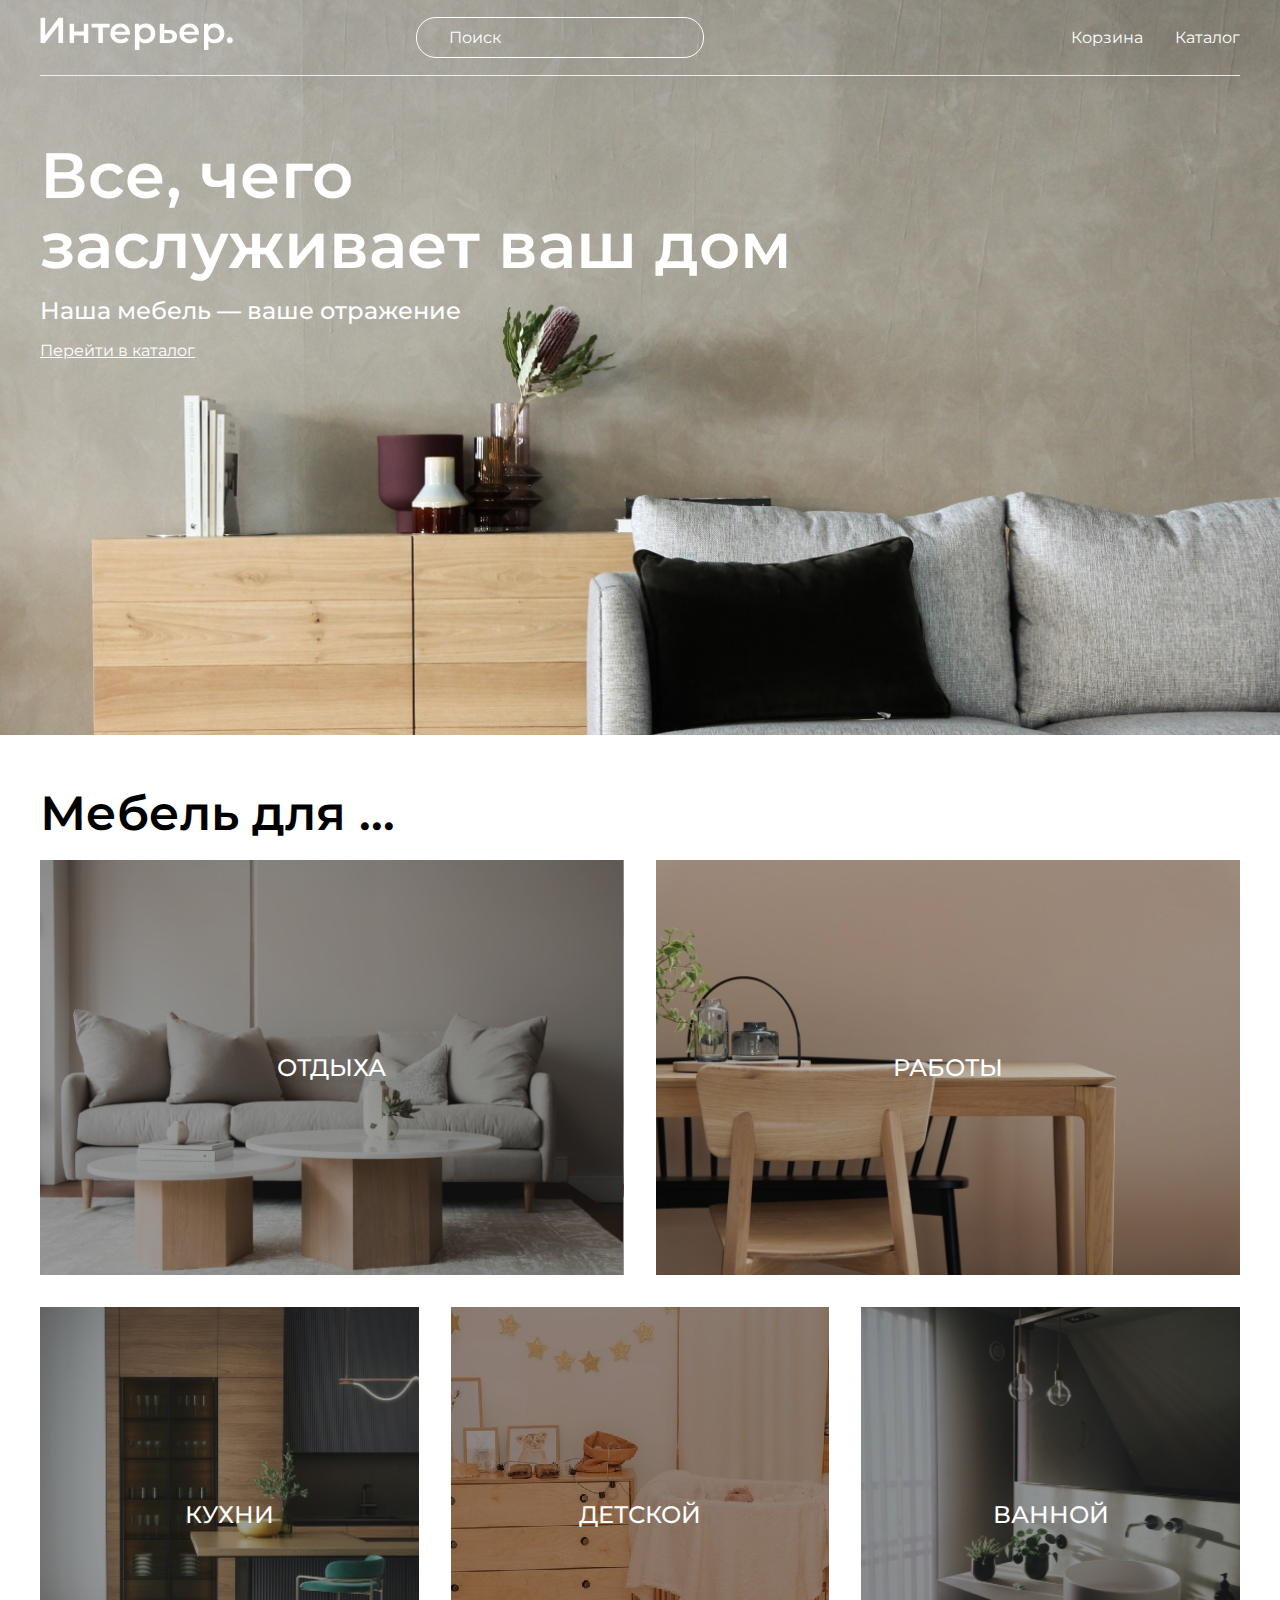
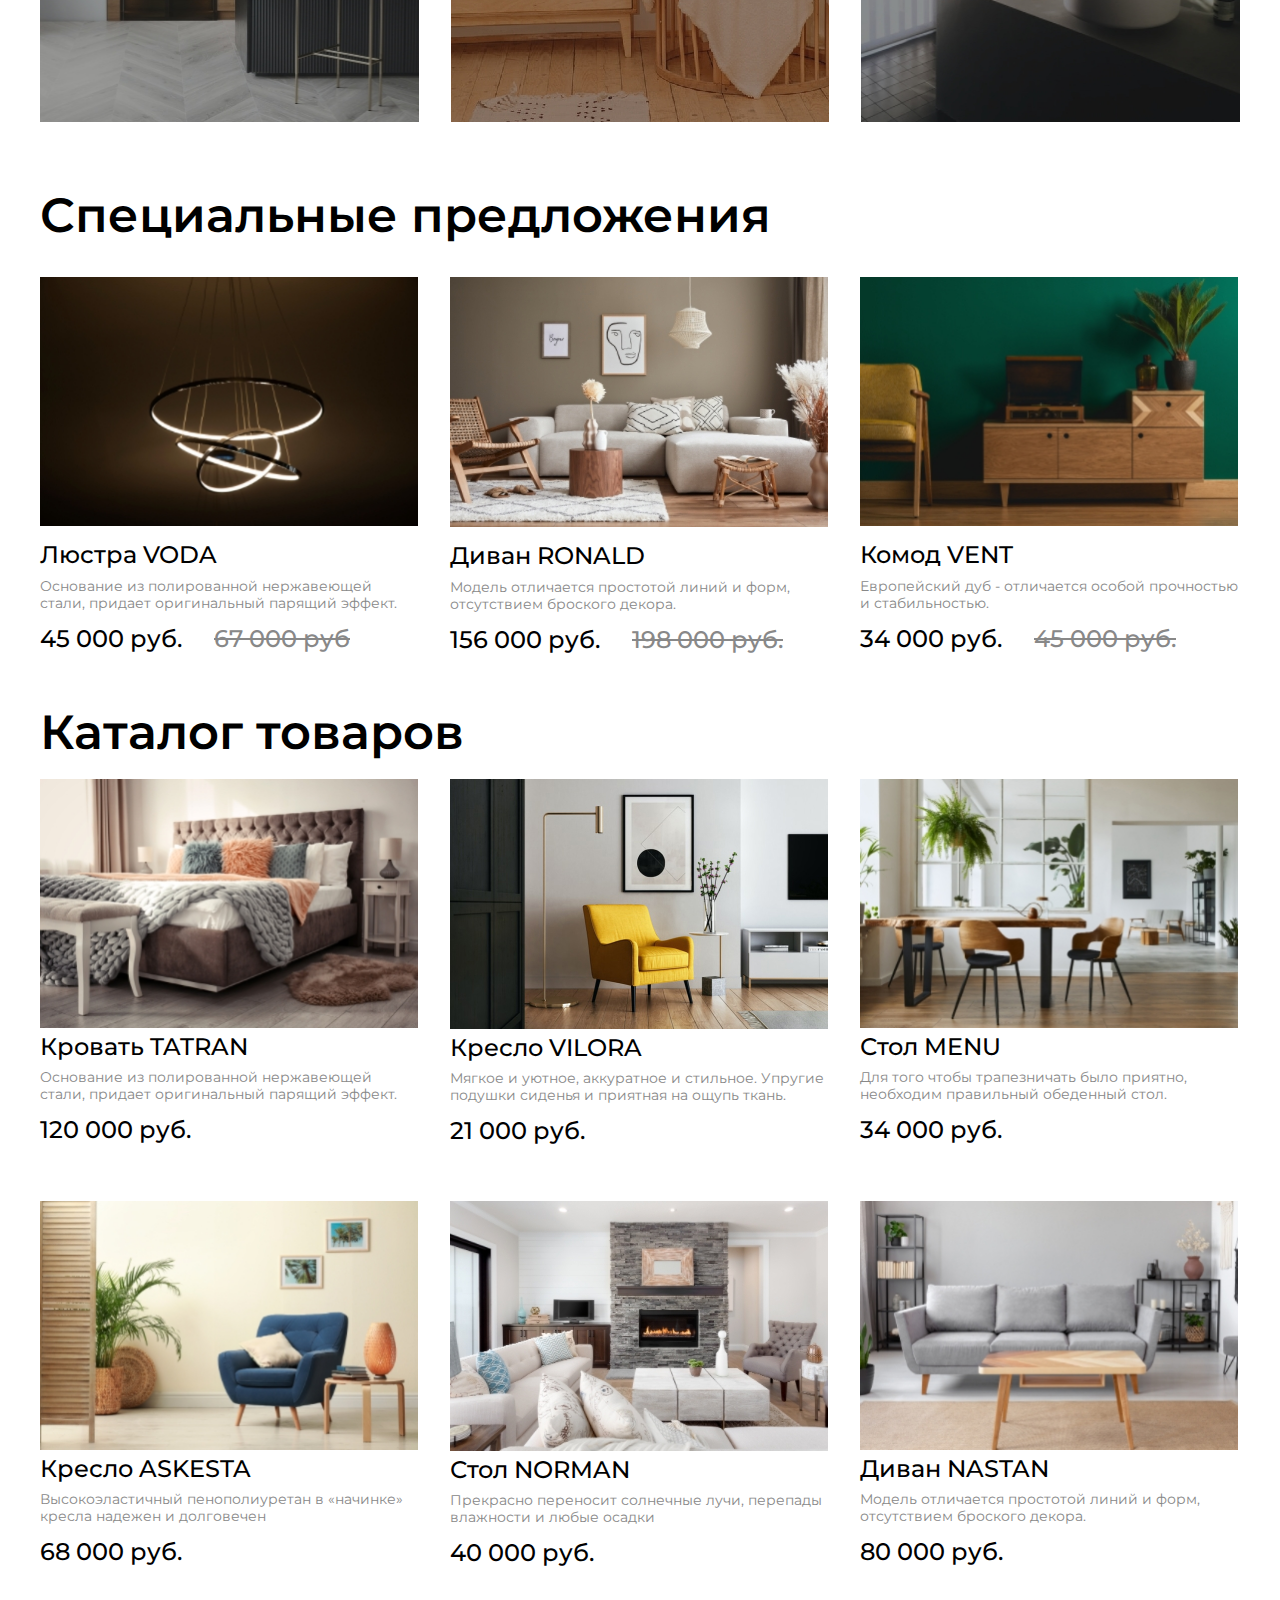
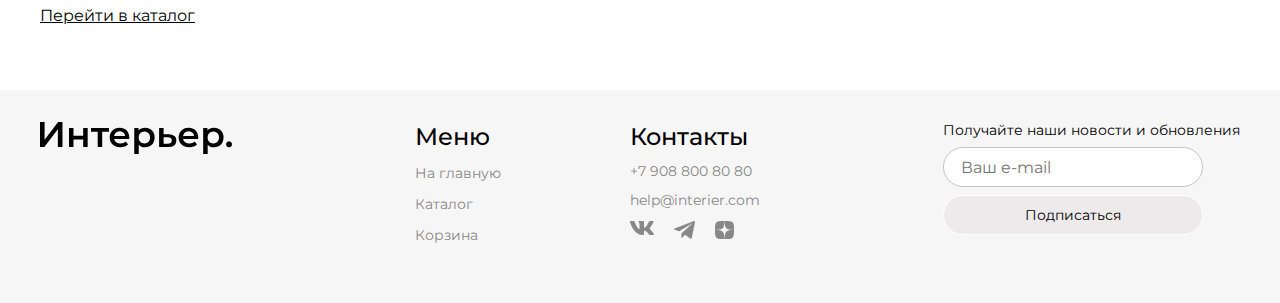
==== commit 90b65dfd: "Add files via upload" ====
--- a/index.html
+++ b/index.html
@@ -110,7 +110,7 @@
         </div>
     </section>
     <section class="special center">
-        <h2 class="special__text">Специальные предложения </h2>
+        <h2 class="special__text">Специальные предложения</h2>
         <section class="special__products">
             <article class="special__cards">
                     <div class="special__imgs">
--- a/Style.css
+++ b/Style.css
@@ -299,6 +299,11 @@
   line-height: 20px;
   color: rgb(0, 0, 0);
 }
+.header__btn:hover {
+  transition: 0.6s;
+  background: black;
+  color: white;
+}
 .header .header__links[href="cart.html"]:hover ~ .header__window,
 .header .header__window:hover {
   display: block;
@@ -395,6 +400,7 @@
   font-size: 48px;
   font-weight: 600;
   line-height: 29px;
+  line-height: 59px;
   margin-top: 64px;
   margin-bottom: 32px;
 }
@@ -507,6 +513,7 @@
   width: 227px;
   height: 40px;
   padding-left: 23px;
+  cursor: pointer;
 }
 .products__filter-button {
   width: 182px;
@@ -680,6 +687,7 @@
   width: 260px;
   height: 40px;
   color: rgb(0, 0, 0);
+  cursor: pointer;
 }
 .footer__button:hover {
   transition: 0.6s;
@@ -829,6 +837,7 @@
   font-weight: 400;
   line-height: 20px;
   color: rgb(0, 0, 0);
+  cursor: pointer;
 }
 .cart__form-button:hover {
   transition: 0.6s;
@@ -900,6 +909,7 @@
   font-weight: 400;
   line-height: 17px;
   color: rgb(0, 0, 0);
+  cursor: pointer;
 }
 .cart__buttons:hover {
   transition: 0.6s;
@@ -915,6 +925,8 @@
   font-size: 48px;
   font-weight: 600;
   line-height: 29px;
+  width: 729px;
+  line-height: 59px;
   margin-top: 64px;
   margin-bottom: 32px;
 }
@@ -1049,6 +1061,12 @@
   align-self: flex-end;
   max-width: 190px;
   width: 100%;
+  cursor: pointer;
+}
+.filter__button:hover {
+  transition: 0.6s;
+  background: black;
+  color: white;
 }
 
 .radio {
@@ -1285,6 +1303,9 @@
   .special__cards {
     width: 345px;
   }
+  .special__text {
+    width: 729px;
+  }
   .special-cart__products {
     gap: 29px;
   }
